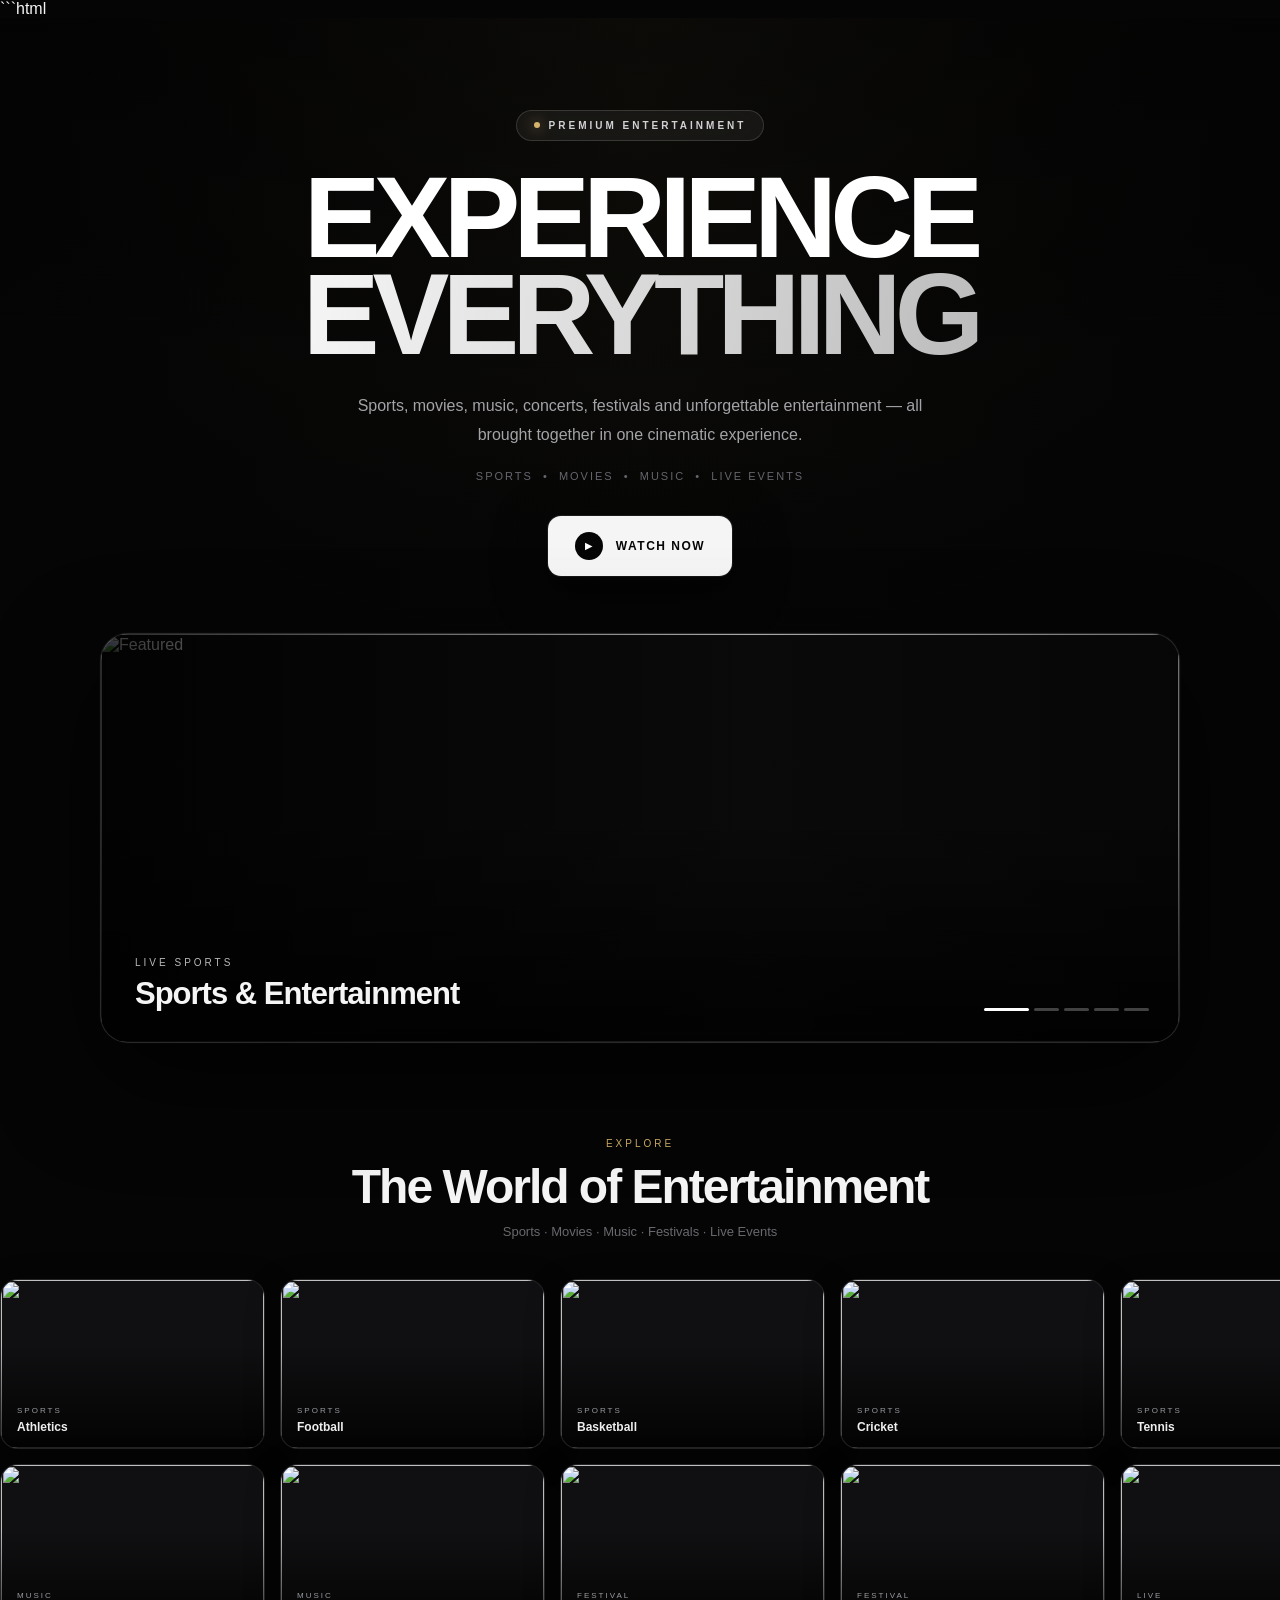
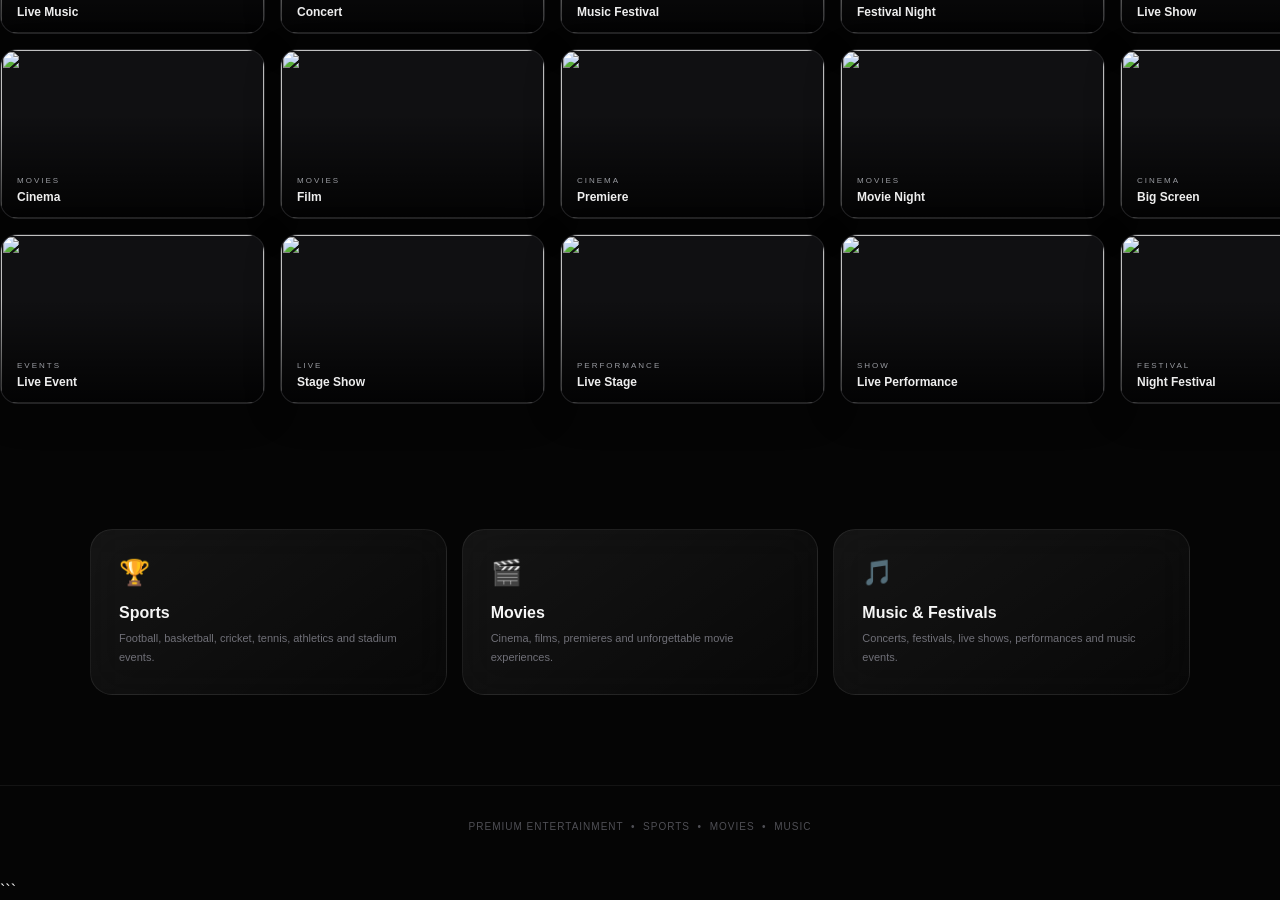
==== index.html @ 19842c4d "Create index.html" ====
```html
<!DOCTYPE html>
<html lang="en">
<head>
<meta charset="UTF-8">
<meta name="viewport" content="width=device-width, initial-scale=1.0">

<title>Premium Entertainment</title>

<style>

*{
    margin:0;
    padding:0;
    box-sizing:border-box;
}

:root{
    --bg:#050505;
    --card:#0c0c0d;
    --text:#f5f5f5;
    --muted:#8d8d93;
    --line:rgba(255,255,255,.10);
    --gold:#d6b36a;
}

html{
    scroll-behavior:smooth;
}

body{
    background:var(--bg);
    color:var(--text);
    font-family:
        Inter,
        -apple-system,
        BlinkMacSystemFont,
        "Segoe UI",
        Arial,
        sans-serif;
    overflow-x:hidden;
}


/* =========================================================
   PAGE
========================================================= */

.page{
    min-height:100vh;
    background:
        radial-gradient(
            circle at 50% -10%,
            rgba(214,179,106,.12),
            transparent 32%
        ),
        #050505;
}


/* =========================================================
   HERO
========================================================= */

.hero{
    min-height:720px;
    position:relative;
    overflow:hidden;
    display:flex;
    align-items:center;
    justify-content:center;
    text-align:center;
    padding:80px 20px 150px;
}

.hero-image{
    position:absolute;
    inset:0;
    z-index:0;
}

.hero-image img{
    width:100%;
    height:100%;
    object-fit:cover;
    opacity:.40;
    transform:scale(1.06);
    transition:
        opacity .8s ease,
        transform 8s ease;
}

.hero-image::before{
    content:"";
    position:absolute;
    inset:0;
    z-index:2;
    background:
        linear-gradient(
            90deg,
            #050505 0%,
            rgba(5,5,5,.30) 50%,
            #050505 100%
        );
}

.hero-image::after{
    content:"";
    position:absolute;
    inset:0;
    z-index:3;
    background:
        linear-gradient(
            0deg,
            #050505 0%,
            transparent 42%,
            rgba(0,0,0,.35) 100%
        );
}

.hero-content{
    position:relative;
    z-index:5;
    width:min(900px,94%);
}

.premium-label{
    display:inline-flex;
    align-items:center;
    gap:9px;

    padding:9px 17px;

    border:1px solid rgba(255,255,255,.14);
    border-radius:100px;

    background:rgba(255,255,255,.055);
    backdrop-filter:blur(18px);

    color:#d2d2d5;

    font-size:10px;
    font-weight:600;
    letter-spacing:3px;
    text-transform:uppercase;
}

.premium-dot{
    width:6px;
    height:6px;
    border-radius:50%;
    background:var(--gold);
    box-shadow:0 0 14px rgba(214,179,106,.8);
}

.hero h1{
    margin-top:28px;

    font-size:
        clamp(55px,9vw,118px);

    line-height:.84;

    letter-spacing:-7px;

    font-weight:900;
}

.hero h1 .normal{
    display:block;
    color:#fff;
}

.hero h1 .gradient{
    display:block;

    background:
        linear-gradient(
            100deg,
            #ffffff 0%,
            #bdbdbd 35%,
            #ffffff 55%,
            #8e8e8e 100%
        );

    background-size:250% auto;

    -webkit-background-clip:text;
    background-clip:text;

    color:transparent;

    animation:
        shineText 6s linear infinite;
}

@keyframes shineText{

    0%{
        background-position:0% center;
    }

    100%{
        background-position:250% center;
    }

}

.hero-description{
    max-width:620px;
    margin:30px auto 0;

    color:#a3a3a8;

    font-size:16px;
    line-height:1.8;
}

.hero-meta{
    margin-top:20px;

    color:#66666d;

    font-size:11px;
    letter-spacing:2px;
    text-transform:uppercase;
}


/* =========================================================
   WATCH NOW
========================================================= */

.watch-now{
    display:inline-flex;
    align-items:center;
    justify-content:center;
    gap:13px;

    margin-top:34px;

    min-width:180px;
    padding:16px 27px;

    border-radius:13px;

    background:#f5f5f5;
    color:#050505;

    text-decoration:none;

    font-size:12px;
    font-weight:900;
    letter-spacing:1.5px;

    box-shadow:
        0 15px 50px rgba(0,0,0,.5),
        0 0 0 1px rgba(255,255,255,.1);

    transition:
        transform .3s ease,
        box-shadow .3s ease;
}

.watch-now:hover{
    transform:
        translateY(-4px)
        scale(1.03);

    box-shadow:
        0 22px 70px rgba(0,0,0,.7),
        0 0 40px rgba(255,255,255,.12);
}

.play-icon{
    width:28px;
    height:28px;

    display:grid;
    place-items:center;

    border-radius:50%;

    background:#050505;
    color:#fff;

    font-size:9px;
}


/* =========================================================
   FEATURE
========================================================= */

.feature-wrap{
    width:min(1080px,92%);

    margin:-105px auto 0;

    position:relative;
    z-index:20;
}

.feature{
    height:410px;

    position:relative;

    overflow:hidden;

    border-radius:28px;

    border:1px solid rgba(255,255,255,.12);

    background:#0b0b0c;

    box-shadow:
        0 35px 100px rgba(0,0,0,.75),
        0 0 0 1px rgba(255,255,255,.02);
}

.feature img{
    width:100%;
    height:100%;

    object-fit:cover;

    opacity:1;

    transition:
        opacity .55s ease,
        transform 8s ease;
}

.feature::before{
    content:"";

    position:absolute;
    inset:0;

    z-index:2;

    background:
        linear-gradient(
            90deg,
            rgba(0,0,0,.78),
            rgba(0,0,0,.12) 60%,
            rgba(0,0,0,.42)
        ),
        linear-gradient(
            0deg,
            rgba(0,0,0,.82),
            transparent 55%
        );
}

.feature-content{
    position:absolute;

    z-index:5;

    left:34px;
    bottom:30px;
}

.feature-small{
    color:#b9b9bd;

    font-size:10px;

    letter-spacing:3px;

    text-transform:uppercase;
}

.feature-title{
    margin-top:8px;

    font-size:31px;

    font-weight:800;

    letter-spacing:-1px;
}

.feature-progress{
    position:absolute;

    z-index:6;

    right:30px;
    bottom:31px;

    display:flex;
    gap:5px;
}

.progress-dot{
    width:25px;
    height:3px;

    border-radius:10px;

    background:rgba(255,255,255,.25);

    transition:.3s;
}

.progress-dot.active{
    width:45px;
    background:#fff;
}


/* =========================================================
   GALLERY HEADER
========================================================= */

.gallery{
    padding:95px 0 80px;

    overflow:hidden;
}

.gallery-heading{
    text-align:center;

    padding:0 20px;

    margin-bottom:40px;
}

.gallery-heading .eyebrow{
    color:var(--gold);

    font-size:10px;

    letter-spacing:3px;

    text-transform:uppercase;
}

.gallery-heading h2{
    margin-top:10px;

    font-size:
        clamp(30px,5vw,48px);

    letter-spacing:-2px;
}

.gallery-heading p{
    margin-top:10px;

    color:#68686e;

    font-size:13px;
}


/* =========================================================
   MOVING ROW
========================================================= */

.marquee{
    display:flex;

    width:max-content;

    gap:15px;

    margin:15px 0;
}

.marquee.left{
    animation:
        moveLeft 55s linear infinite;
}

.marquee.right{
    animation:
        moveRight 58s linear infinite;
}

.marquee.leftSlow{
    animation:
        moveLeft 70s linear infinite;
}

.marquee.rightSlow{
    animation:
        moveRight 74s linear infinite;
}

@keyframes moveLeft{

    from{
        transform:translateX(0);
    }

    to{
        transform:translateX(-50%);
    }

}

@keyframes moveRight{

    from{
        transform:translateX(-50%);
    }

    to{
        transform:translateX(0);
    }

}

.marquee:hover{
    animation-play-state:paused;
}


/* =========================================================
   PHOTO CARD
========================================================= */

.photo{
    width:265px;
    height:170px;

    flex-shrink:0;

    position:relative;

    overflow:hidden;

    border-radius:18px;

    background:#101012;

    border:1px solid rgba(255,255,255,.08);

    box-shadow:
        0 10px 35px rgba(0,0,0,.25);
}

.photo img{
    width:100%;
    height:100%;

    object-fit:cover;

    display:block;

    transition:
        transform .65s ease,
        filter .65s ease;
}

.photo:hover img{
    transform:scale(1.09);

    filter:
        brightness(1.08)
        contrast(1.04);
}

.photo::after{
    content:"";

    position:absolute;
    inset:0;

    background:
        linear-gradient(
            0deg,
            rgba(0,0,0,.82),
            transparent 62%
        );
}

.photo-info{
    position:absolute;

    z-index:5;

    left:16px;
    bottom:14px;
}

.photo-category{
    color:#999ba1;

    font-size:8px;

    letter-spacing:2px;

    text-transform:uppercase;
}

.photo-name{
    margin-top:5px;

    color:#eee;

    font-size:12px;

    font-weight:700;
}


/* =========================================================
   PREMIUM INFO
========================================================= */

.premium-section{
    width:min(1100px,92%);

    margin:30px auto 90px;

    display:grid;

    grid-template-columns:
        repeat(3,1fr);

    gap:15px;
}

.premium-card{
    padding:28px;

    min-height:165px;

    border-radius:22px;

    border:1px solid rgba(255,255,255,.08);

    background:
        linear-gradient(
            145deg,
            rgba(255,255,255,.065),
            rgba(255,255,255,.015)
        );

    backdrop-filter:blur(20px);
}

.premium-icon{
    font-size:25px;
}

.premium-card h3{
    margin-top:17px;

    font-size:16px;
}

.premium-card p{
    margin-top:7px;

    color:#707078;

    font-size:11px;

    line-height:1.7;
}


/* =========================================================
   FOOTER
========================================================= */

.footer{
    padding:35px 20px 50px;

    border-top:
        1px solid rgba(255,255,255,.06);

    text-align:center;

    color:#4f4f55;

    font-size:10px;

    letter-spacing:1px;
}


/* =========================================================
   MOBILE
========================================================= */

@media(max-width:800px){

    .hero{
        min-height:620px;
    }

    .hero h1{
        letter-spacing:-4px;
    }

    .feature{
        height:320px;
        border-radius:21px;
    }

    .premium-section{
        grid-template-columns:1fr;
    }

}

@media(max-width:550px){

    .hero{
        min-height:600px;
        padding-top:100px;
    }

    .hero h1{
        font-size:54px;
        letter-spacing:-3px;
    }

    .hero-description{
        font-size:13px;
    }

    .feature-wrap{
        margin-top:-65px;
    }

    .feature{
        height:250px;
        border-radius:18px;
    }

    .feature-content{
        left:20px;
        bottom:20px;
    }

    .feature-title{
        font-size:23px;
    }

    .feature-progress{
        right:20px;
        bottom:24px;
    }

    .photo{
        width:195px;
        height:125px;
        border-radius:14px;
    }

    .gallery{
        padding-top:70px;
    }

}

</style>
</head>


<body>

<div class="page">


<!-- ======================================================
     HERO
======================================================= -->

<section class="hero">

    <div class="hero-image">

        <img
            id="heroImage"
            src="https://images.unsplash.com/photo-1492684223066-81342ee5ff30?auto=format&fit=crop&w=2200&q=90"
            alt="Entertainment">

    </div>


    <div class="hero-content">

        <div class="premium-label">

            <span class="premium-dot"></span>

            Premium Entertainment

        </div>


        <h1>

            <span class="normal">
                EXPERIENCE
            </span>

            <span class="gradient">
                EVERYTHING
            </span>

        </h1>


        <p class="hero-description">

            Sports, movies, music, concerts, festivals
            and unforgettable entertainment —
            all brought together in one cinematic experience.

        </p>


        <div class="hero-meta">

            SPORTS &nbsp;•&nbsp;
            MOVIES &nbsp;•&nbsp;
            MUSIC &nbsp;•&nbsp;
            LIVE EVENTS

        </div>


        <!-- ONLY WATCH NOW BUTTON -->

        <a
            href="YOUR-LINK-HERE"
            class="watch-now"
        >

            <span class="play-icon">
                ▶
            </span>

            WATCH NOW

        </a>

    </div>

</section>



<!-- ======================================================
     FEATURE IMAGE
======================================================= -->

<section class="feature-wrap">

    <div class="feature">

        <img
            id="featureImage"
            src="https://images.unsplash.com/photo-1461896836934-ffe607ba8211?auto=format&fit=crop&w=1600&q=90"
            alt="Featured">

        <div class="feature-content">

            <div
                class="feature-small"
                id="featureCategory"
            >
                LIVE SPORTS
            </div>

            <div
                class="feature-title"
                id="featureTitle"
            >
                Sports & Entertainment
            </div>

        </div>


        <div class="feature-progress">

            <span class="progress-dot active"></span>
            <span class="progress-dot"></span>
            <span class="progress-dot"></span>
            <span class="progress-dot"></span>
            <span class="progress-dot"></span>

        </div>

    </div>

</section>



<!-- ======================================================
     MOVING GALLERY
======================================================= -->

<section class="gallery">


    <div class="gallery-heading">

        <div class="eyebrow">
            Explore
        </div>

        <h2>
            The World of Entertainment
        </h2>

        <p>
            Sports · Movies · Music · Festivals · Live Events
        </p>

    </div>



<!-- ======================================================
     ROW 1 — SPORTS
======================================================= -->

<div class="marquee left">


    <div class="photo">
        <img src="https://images.unsplash.com/photo-1461896836934-ffe607ba8211?auto=format&fit=crop&w=900&q=90">
        <div class="photo-info">
            <div class="photo-category">Sports</div>
            <div class="photo-name">Athletics</div>
        </div>
    </div>


    <div class="photo">
        <img src="https://images.unsplash.com/photo-1579952363873-27f3bade9f55?auto=format&fit=crop&w=900&q=90">
        <div class="photo-info">
            <div class="photo-category">Sports</div>
            <div class="photo-name">Football</div>
        </div>
    </div>


    <div class="photo">
        <img src="https://images.unsplash.com/photo-1546519638-68e109498ffc?auto=format&fit=crop&w=900&q=90">
        <div class="photo-info">
            <div class="photo-category">Sports</div>
            <div class="photo-name">Basketball</div>
        </div>
    </div>


    <div class="photo">
        <img src="https://images.unsplash.com/photo-1531415074968-036ba1b575da?auto=format&fit=crop&w=900&q=90">
        <div class="photo-info">
            <div class="photo-category">Sports</div>
            <div class="photo-name">Cricket</div>
        </div>
    </div>


    <div class="photo">
        <img src="https://images.unsplash.com/photo-1554068865-24cecd4e34b8?auto=format&fit=crop&w=900&q=90">
        <div class="photo-info">
            <div class="photo-category">Sports</div>
            <div class="photo-name">Tennis</div>
        </div>
    </div>


    <div class="photo">
        <img src="https://images.unsplash.com/photo-1508098682722-e99c43a406b2?auto=format&fit=crop&w=900&q=90">
        <div class="photo-info">
            <div class="photo-category">Sports</div>
            <div class="photo-name">Stadium</div>
        </div>
    </div>


    <!-- DUPLICATE -->

    <div class="photo">
        <img src="https://images.unsplash.com/photo-1461896836934-ffe607ba8211?auto=format&fit=crop&w=900&q=90">
        <div class="photo-info">
            <div class="photo-category">Sports</div>
            <div class="photo-name">Athletics</div>
        </div>
    </div>

    <div class="photo">
        <img src="https://images.unsplash.com/photo-1579952363873-27f3bade9f55?auto=format&fit=crop&w=900&q=90">
        <div class="photo-info">
            <div class="photo-category">Sports</div>
            <div class="photo-name">Football</div>
        </div>
    </div>

    <div class="photo">
        <img src="https://images.unsplash.com/photo-1546519638-68e109498ffc?auto=format&fit=crop&w=900&q=90">
        <div class="photo-info">
            <div class="photo-category">Sports</div>
            <div class="photo-name">Basketball</div>
        </div>
    </div>

    <div class="photo">
        <img src="https://images.unsplash.com/photo-1531415074968-036ba1b575da?auto=format&fit=crop&w=900&q=90">
        <div class="photo-info">
            <div class="photo-category">Sports</div>
            <div class="photo-name">Cricket</div>
        </div>
    </div>

    <div class="photo">
        <img src="https://images.unsplash.com/photo-1554068865-24cecd4e34b8?auto=format&fit=crop&w=900&q=90">
        <div class="photo-info">
            <div class="photo-category">Sports</div>
            <div class="photo-name">Tennis</div>
        </div>
    </div>

</div>



<!-- ======================================================
     ROW 2 — MUSIC / FESTIVAL
======================================================= -->

<div class="marquee right">


    <div class="photo">
        <img src="https://images.unsplash.com/photo-1493225457124-a3eb161ffa5f?auto=format&fit=crop&w=900&q=90">
        <div class="photo-info">
            <div class="photo-category">Music</div>
            <div class="photo-name">Live Music</div>
        </div>
    </div>


    <div class="photo">
        <img src="https://images.unsplash.com/photo-1524368535928-5b5e00ddc76b?auto=format&fit=crop&w=900&q=90">
        <div class="photo-info">
            <div class="photo-category">Music</div>
            <div class="photo-name">Concert</div>
        </div>
    </div>


    <div class="photo">
        <img src="https://images.unsplash.com/photo-1514525253161-7a46d19cd819?auto=format&fit=crop&w=900&q=90">
        <div class="photo-info">
            <div class="photo-category">Festival</div>
            <div class="photo-name">Music Festival</div>
        </div>
    </div>


    <div class="photo">
        <img src="https://images.unsplash.com/photo-1501386761578-eac5c94b800a?auto=format&fit=crop&w=900&q=90">
        <div class="photo-info">
            <div class="photo-category">Festival</div>
            <div class="photo-name">Festival Night</div>
        </div>
    </div>


    <div class="photo">
        <img src="https://images.unsplash.com/photo-1506157786151-b8491531f063?auto=format&fit=crop&w=900&q=90">
        <div class="photo-info">
            <div class="photo-category">Live</div>
            <div class="photo-name">Live Show</div>
        </div>
    </div>


    <div class="photo">
        <img src="https://images.unsplash.com/photo-1516450360452-9312f5e86fc7?auto=format&fit=crop&w=900&q=90">
        <div class="photo-info">
            <div class="photo-category">Entertainment</div>
            <div class="photo-name">Stage</div>
        </div>
    </div>


    <!-- DUPLICATE -->

    <div class="photo">
        <img src="https://images.unsplash.com/photo-1493225457124-a3eb161ffa5f?auto=format&fit=crop&w=900&q=90">
        <div class="photo-info">
            <div class="photo-category">Music</div>
            <div class="photo-name">Live Music</div>
        </div>
    </div>

    <div class="photo">
        <img src="https://images.unsplash.com/photo-1524368535928-5b5e00ddc76b?auto=format&fit=crop&w=900&q=90">
        <div class="photo-info">
            <div class="photo-category">Music</div>
            <div class="photo-name">Concert</div>
        </div>
    </div>

    <div class="photo">
        <img src="https://images.unsplash.com/photo-1514525253161-7a46d19cd819?auto=format&fit=crop&w=900&q=90">
        <div class="photo-info">
            <div class="photo-category">Festival</div>
            <div class="photo-name">Music Festival</div>
        </div>
    </div>

    <div class="photo">
        <img src="https://images.unsplash.com/photo-1501386761578-eac5c94b800a?auto=format&fit=crop&w=900&q=90">
        <div class="photo-info">
            <div class="photo-category">Festival</div>
            <div class="photo-name">Festival Night</div>
        </div>
    </div>

</div>



<!-- ======================================================
     ROW 3 — MOVIES
======================================================= -->

<div class="marquee leftSlow">


    <div class="photo">
        <img src="https://images.unsplash.com/photo-1489599849927-2ee91cede3ba?auto=format&fit=crop&w=900&q=90">
        <div class="photo-info">
            <div class="photo-category">Movies</div>
            <div class="photo-name">Cinema</div>
        </div>
    </div>


    <div class="photo">
        <img src="https://images.unsplash.com/photo-1485846234645-a62644f84728?auto=format&fit=crop&w=900&q=90">
        <div class="photo-info">
            <div class="photo-category">Movies</div>
            <div class="photo-name">Film</div>
        </div>
    </div>


    <div class="photo">
        <img src="https://images.unsplash.com/photo-1517604931442-7e0c8ed2963c?auto=format&fit=crop&w=900&q=90">
        <div class="photo-info">
            <div class="photo-category">Cinema</div>
            <div class="photo-name">Premiere</div>
        </div>
    </div>


    <div class="photo">
        <img src="https://images.unsplash.com/photo-1536440136628-849c177e76a1?auto=format&fit=crop&w=900&q=90">
        <div class="photo-info">
            <div class="photo-category">Movies</div>
            <div class="photo-name">Movie Night</div>
        </div>
    </div>


    <div class="photo">
        <img src="https://images.unsplash.com/photo-1440404653325-ab127d49abc1?auto=format&fit=crop&w=900&q=90">
        <div class="photo-info">
            <div class="photo-category">Cinema</div>
            <div class="photo-name">Big Screen</div>
        </div>
    </div>


    <div class="photo">
        <img src="https://images.unsplash.com/photo-1497032205916-ac775f0649ae?auto=format&fit=crop&w=900&q=90">
        <div class="photo-info">
            <div class="photo-category">Film</div>
            <div class="photo-name">Movie Theater</div>
        </div>
    </div>


    <!-- DUPLICATE -->

    <div class="photo">
        <img src="https://images.unsplash.com/photo-1489599849927-2ee91cede3ba?auto=format&fit=crop&w=900&q=90">
        <div class="photo-info">
            <div class="photo-category">Movies</div>
            <div class="photo-name">Cinema</div>
        </div>
    </div>

    <div class="photo">
        <img src="https://images.unsplash.com/photo-1485846234645-a62644f84728?auto=format&fit=crop&w=900&q=90">
        <div class="photo-info">
            <div class="photo-category">Movies</div>
            <div class="photo-name">Film</div>
        </div>
    </div>

    <div class="photo">
        <img src="https://images.unsplash.com/photo-1517604931442-7e0c8ed2963c?auto=format&fit=crop&w=900&q=90">
        <div class="photo-info">
            <div class="photo-category">Cinema</div>
            <div class="photo-name">Premiere</div>
        </div>
    </div>

    <div class="photo">
        <img src="https://images.unsplash.com/photo-1536440136628-849c177e76a1?auto=format&fit=crop&w=900&q=90">
        <div class="photo-info">
            <div class="photo-category">Movies</div>
            <div class="photo-name">Movie Night</div>
        </div>
    </div>

</div>



<!-- ======================================================
     ROW 4 — EVENTS / MIXED
======================================================= -->

<div class="marquee rightSlow">


    <div class="photo">
        <img src="https://images.unsplash.com/photo-1492684223066-81342ee5ff30?auto=format&fit=crop&w=900&q=90">
        <div class="photo-info">
            <div class="photo-category">Events</div>
            <div class="photo-name">Live Event</div>
        </div>
    </div>


    <div class="photo">
        <img src="https://images.unsplash.com/photo-1518609878373-06d740f60d8b?auto=format&fit=crop&w=900&q=90">
        <div class="photo-info">
            <div class="photo-category">Live</div>
            <div class="photo-name">Stage Show</div>
        </div>
    </div>


    <div class="photo">
        <img src="https://images.unsplash.com/photo-1503095396549-807759245b35?auto=format&fit=crop&w=900&q=90">
        <div class="photo-info">
            <div class="photo-category">Performance</div>
            <div class="photo-name">Live Stage</div>
        </div>
    </div>


    <div class="photo">
        <img src="https://images.unsplash.com/photo-1506157786151-b8491531f063?auto=format&fit=crop&w=900&q=90">
        <div class="photo-info">
            <div class="photo-category">Show</div>
            <div class="photo-name">Live Performance</div>
        </div>
    </div>


    <div class="photo">
        <img src="https://images.unsplash.com/photo-1514525253161-7a46d19cd819?auto=format&fit=crop&w=900&q=90">
        <div class="photo-info">
            <div class="photo-category">Festival</div>
            <div class="photo-name">Night Festival</div>
        </div>
    </div>


    <div class="photo">
        <img src="https://images.unsplash.com/photo-1524368535928-5b5e00ddc76b?auto=format&fit=crop&w=900&q=90">
        <div class="photo-info">
            <div class="photo-category">Music</div>
            <div class="photo-name">Concert Night</div>
        </div>
    </div>


    <!-- DUPLICATE -->

    <div class="photo">
        <img src="https://images.unsplash.com/photo-1492684223066-81342ee5ff30?auto=format&fit=crop&w=900&q=90">
        <div class="photo-info">
            <div class="photo-category">Events</div>
            <div class="photo-name">Live Event</div>
        </div>
    </div>

    <div class="photo">
        <img src="https://images.unsplash.com/photo-1518609878373-06d740f60d8b?auto=format&fit=crop&w=900&q=90">
        <div class="photo-info">
            <div class="photo-category">Live</div>
            <div class="photo-name">Stage Show</div>
        </div>
    </div>

    <div class="photo">
        <img src="https://images.unsplash.com/photo-1503095396549-807759245b35?auto=format&fit=crop&w=900&q=90">
        <div class="photo-info">
            <div class="photo-category">Performance</div>
            <div class="photo-name">Live Stage</div>
        </div>
    </div>

    <div class="photo">
        <img src="https://images.unsplash.com/photo-1514525253161-7a46d19cd819?auto=format&fit=crop&w=900&q=90">
        <div class="photo-info">
            <div class="photo-category">Festival</div>
            <div class="photo-name">Night Festival</div>
        </div>
    </div>

</div>

</section>



<!-- ======================================================
     PREMIUM CATEGORIES
======================================================= -->

<section class="premium-section">

    <div class="premium-card">

        <div class="premium-icon">
            🏆
        </div>

        <h3>
            Sports
        </h3>

        <p>
            Football, basketball, cricket,
            tennis, athletics and stadium events.
        </p>

    </div>


    <div class="premium-card">

        <div class="premium-icon">
            🎬
        </div>

        <h3>
            Movies
        </h3>

        <p>
            Cinema, films, premieres and
            unforgettable movie experiences.
        </p>

    </div>


    <div class="premium-card">

        <div class="premium-icon">
            🎵
        </div>

        <h3>
            Music & Festivals
        </h3>

        <p>
            Concerts, festivals, live shows,
            performances and music events.
        </p>

    </div>

</section>



<footer class="footer">

    PREMIUM ENTERTAINMENT
    &nbsp;•&nbsp;
    SPORTS
    &nbsp;•&nbsp;
    MOVIES
    &nbsp;•&nbsp;
    MUSIC

</footer>


</div>



<script>

/* =========================================================
   FEATURE IMAGE SLIDER
========================================================= */

const slides = [

    {
        image:
        "https://images.unsplash.com/photo-1461896836934-ffe607ba8211?auto=format&fit=crop&w=1800&q=90",

        category:"LIVE SPORTS",

        title:"Sports & Entertainment"
    },

    {
        image:
        "https://images.unsplash.com/photo-1579952363873-27f3bade9f55?auto=format&fit=crop&w=1800&q=90",

        category:"FOOTBALL",

        title:"The Game Is On"
    },

    {
        image:
        "https://images.unsplash.com/photo-1493225457124-a3eb161ffa5f?auto=format&fit=crop&w=1800&q=90",

        category:"LIVE MUSIC",

        title:"Feel The Music"
    },

    {
        image:
        "https://images.unsplash.com/photo-1501386761578-eac5c94b800a?auto=format&fit=crop&w=1800&q=90",

        category:"FESTIVAL",

        title:"Live The Moment"
    },

    {
        image:
        "https://images.unsplash.com/photo-1489599849927-2ee91cede3ba?auto=format&fit=crop&w=1800&q=90",

        category:"MOVIES",

        title:"Cinema Experience"
    }

];


let current = 0;


const heroImage =
    document.getElementById("heroImage");

const featureImage =
    document.getElementById("featureImage");

const featureCategory =
    document.getElementById("featureCategory");

const featureTitle =
    document.getElementById("featureTitle");

const progressDots =
    document.querySelectorAll(".progress-dot");


function changeSlide(){

    current++;

    if(current >= slides.length){
        current = 0;
    }


    heroImage.style.opacity = "0";

    featureImage.style.opacity = "0";


    setTimeout(function(){

        heroImage.src =
            slides[current].image;

        featureImage.src =
            slides[current].image;

        featureCategory.textContent =
            slides[current].category;

        featureTitle.textContent =
            slides[current].title;


        progressDots.forEach(function(dot,index){

            dot.classList.toggle(
                "active",
                index === current
            );

        });


        heroImage.style.opacity = ".40";

        featureImage.style.opacity = "1";


    },550);

}


/* Change every 4 seconds */

setInterval(changeSlide,4000);

</script>

</body>
</html>
```
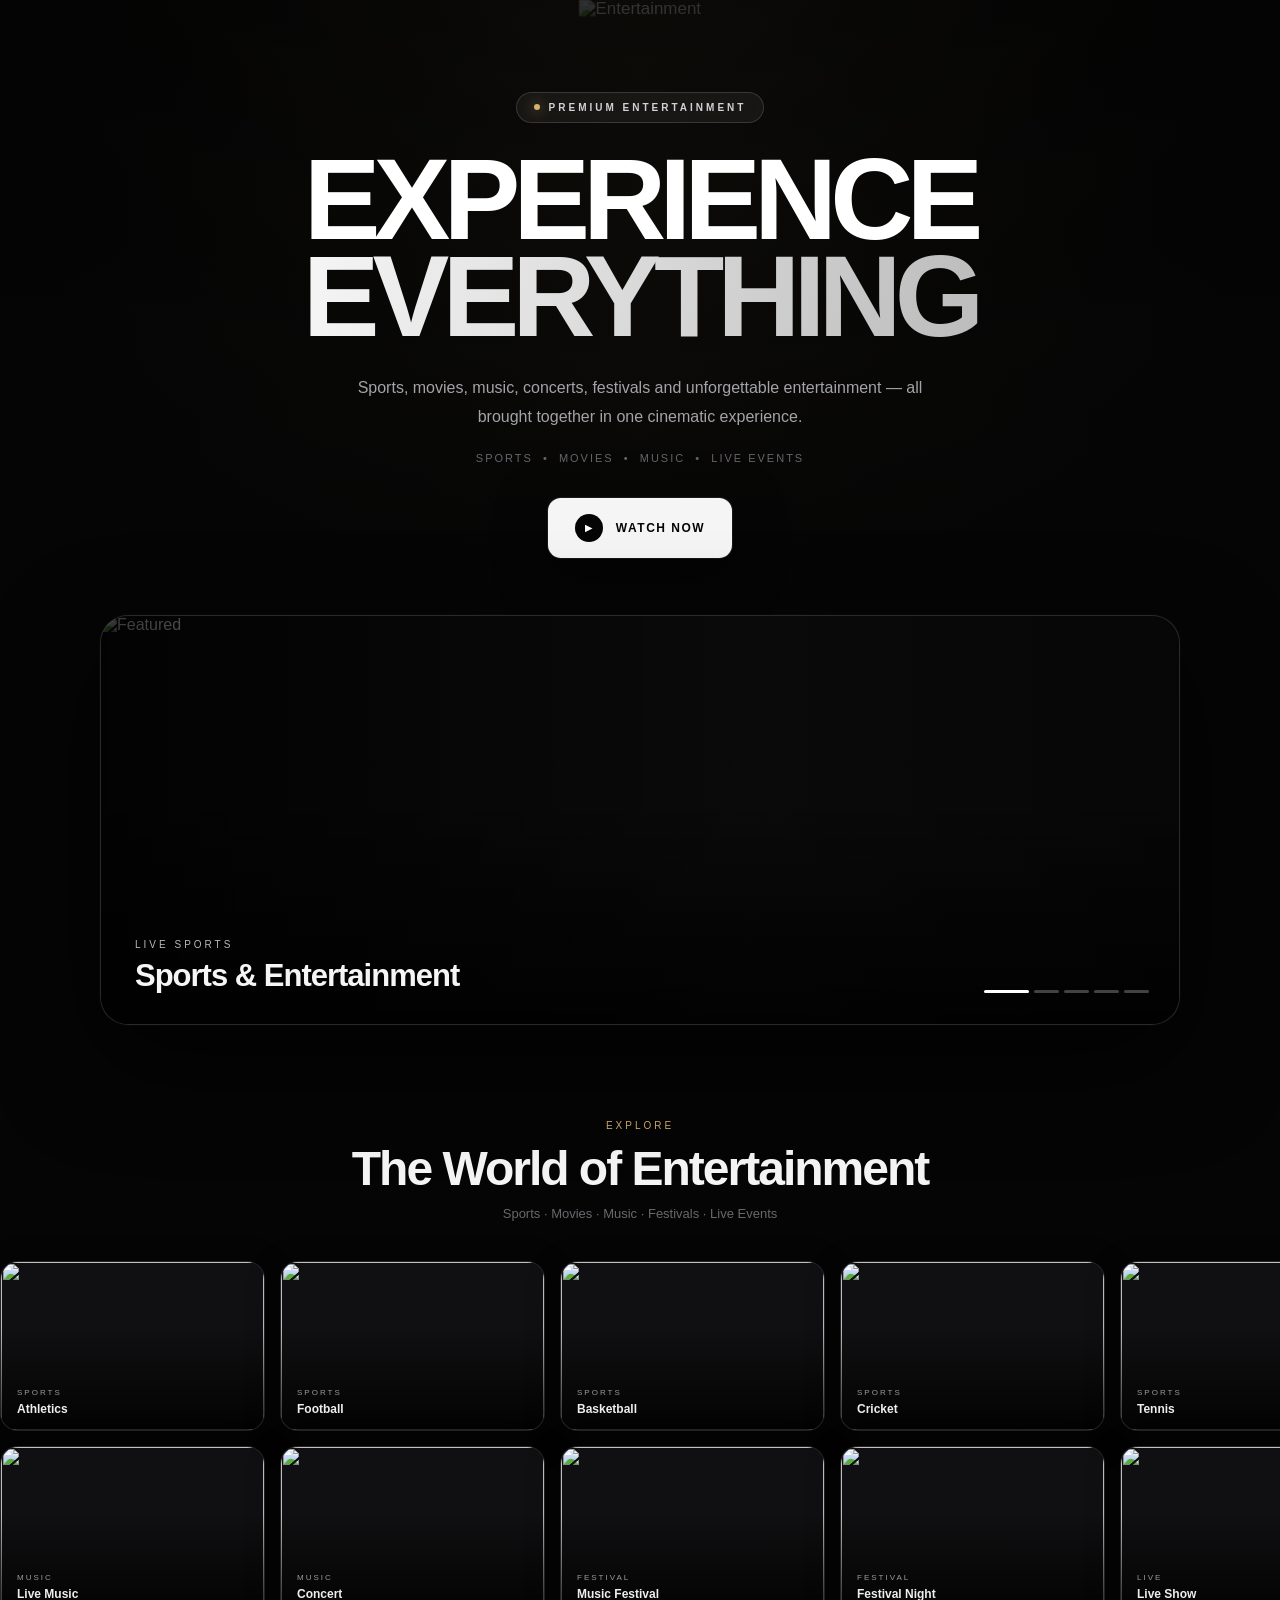
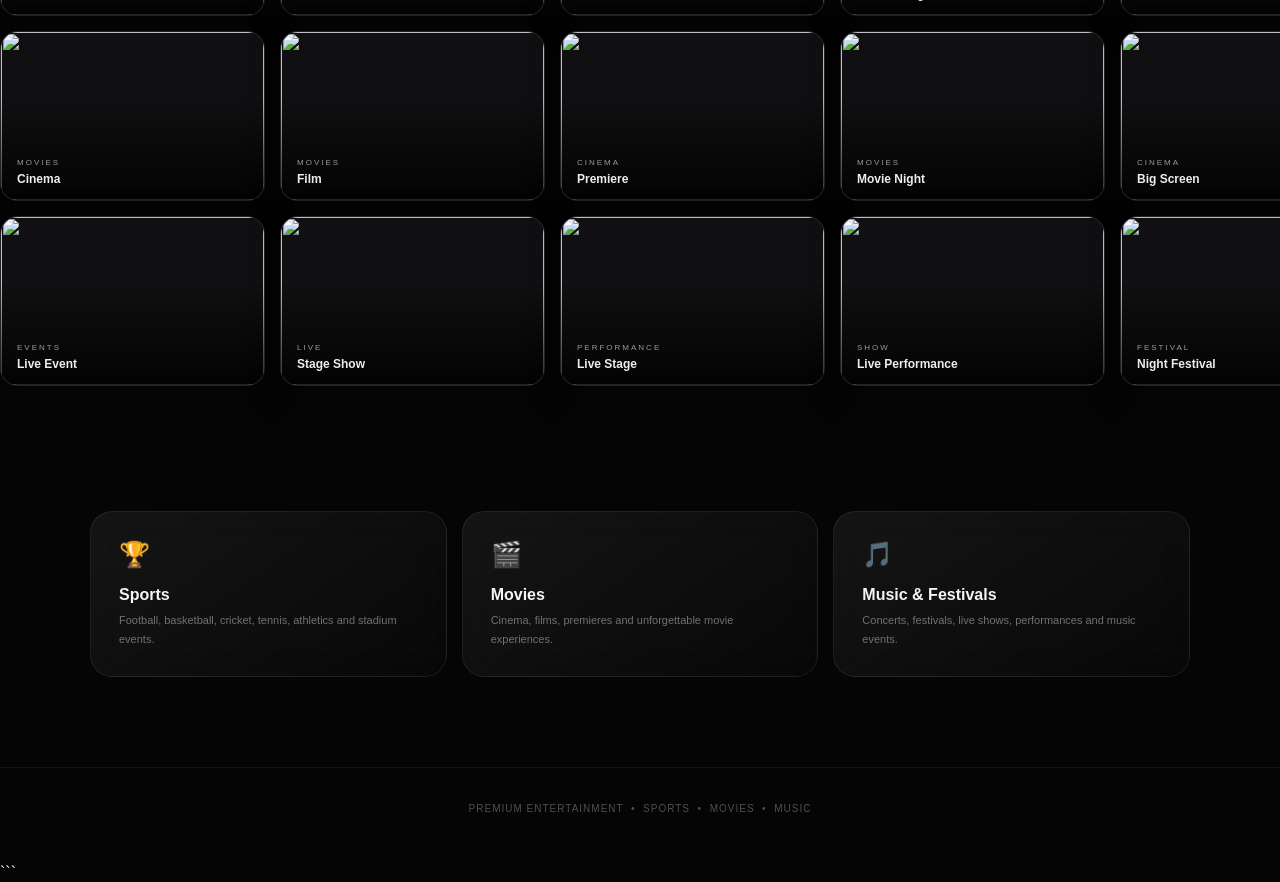
==== commit 9f560967: "Update index.html" ====
--- a/index.html
+++ b/index.html
@@ -1,4 +1,3 @@
-```html
 <!DOCTYPE html>
 <html lang="en">
 <head>
